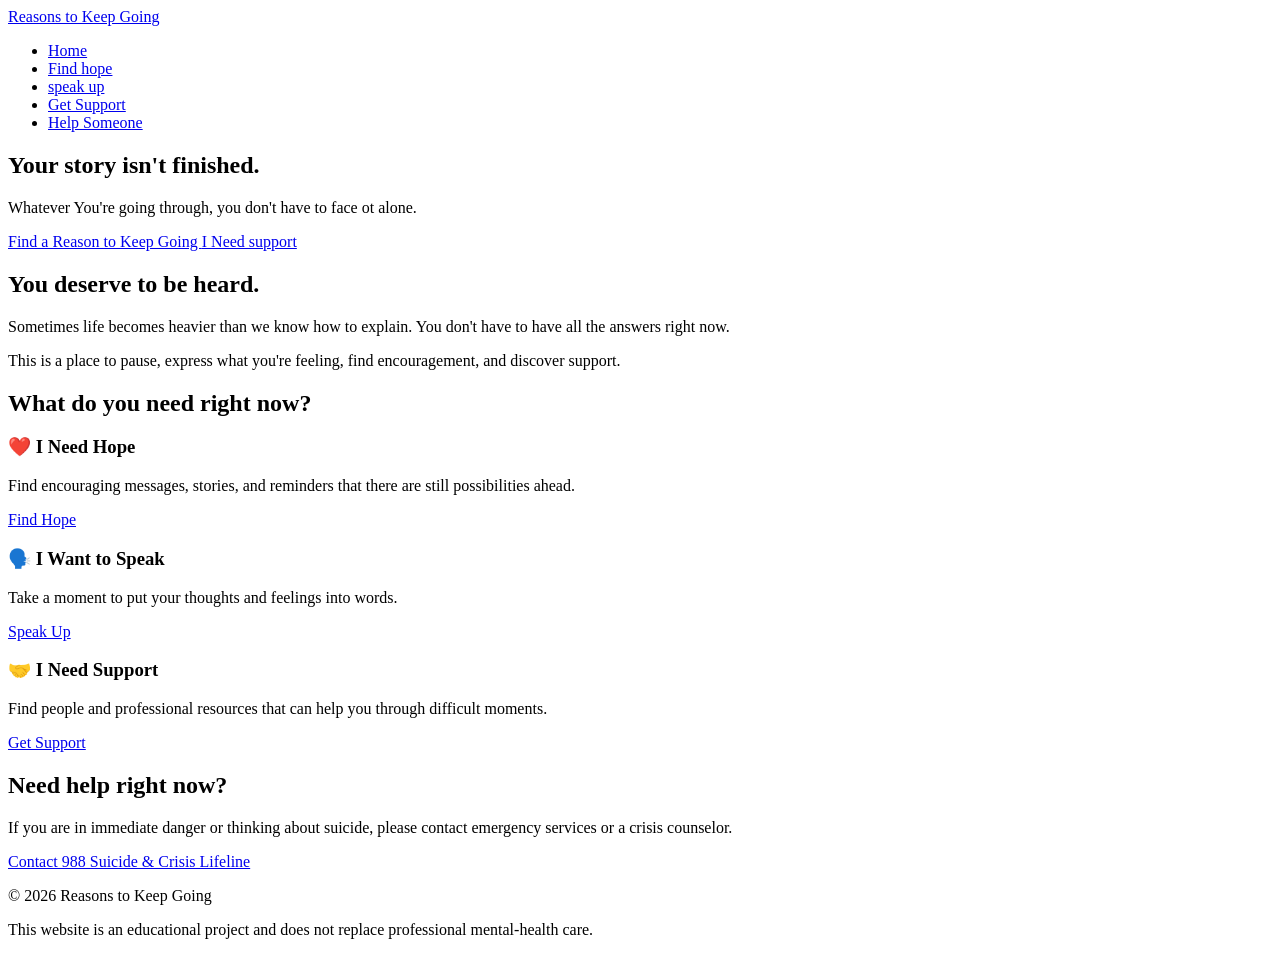
==== index.html @ f1684908 "I removed a file called Reason to keep Going so it makes it easier to access on Github." ====
<!DOCTYPE html>
<html lang="en">

<head>
    <!----Tells the browser what type of charcaters the website uses-->
    <meta charset="UTF-8">

    <!---Makes the website work properly on phones and tablets-->
    <meta name="viewport" content="width=device-width, intial-scale=1.0">

    <!---This appears in the brower tab--->
    <title>Reasons to Keep Going</title>

    <!---Connects out HTML file to our CSS file-->
    <link rel="stylesheet" href="css/style.css">

</head>

<body>
    <!--==========================
        NAVIGATION BAR
        ===========================-->
    <header>
        <nav>
            <!---Website logo/name-->
            <a href="index.html" class="logo">
                Reasons to Keep Going
            </a>
            <!----Navigation links-->
            <ul>
                <li>
                    <a href="index.html">Home</a>
                </li>
                <li>
                    <a href="hope.html">Find hope</a>
                </li>
                <li>
                    <a href="speak.html">speak up</a>
                </li>
                <li>
                    <a href="support.html">Get Support</a>
                </li>
                <li>
                    <a href="help-someone.html">Help Someone</a>
                </li>
            </ul>
        </nav>
    </header>

    <!-- ==========================
        MAIN HERO SECTION
        ========================= -->
    <main>

        <section class="hero">
            <div class="hero-content">
                <h1>
                    Your story isn't finished.
                </h1>
                <p>
                    Whatever You're going through, you don't have to face ot alone.
                </p>
                <div class="hero-buttons">
                    <a href="hope.html" class="button">
                        Find a Reason to Keep Going
                    </a>
                    <a href="support.html" class="button secondary">
                        I Need support
                    </a>
                </div>
            </div>
        </section>
        <!-- =========================
                INTRODUCTION
                ========================= -->

        <section class="introduction">

            <h2>
                You deserve to be heard.
            </h2>

            <p>
                Sometimes life becomes heavier than we know
                how to explain. You don't have to have all
                the answers right now.
            </p>

            <p>
                This is a place to pause, express what you're
                feeling, find encouragement, and discover
                support.
            </p>

        </section>


        <!-- =========================
            THREE MAIN OPTIONS
            ========================= -->

        <section class="options">

            <h2>
                What do you need right now?
            </h2>


            <!-- Hope Card -->

            <div class="option-card">

                <h3>
                    ❤️ I Need Hope
                </h3>

                <p>
                    Find encouraging messages, stories,
                    and reminders that there are still
                    possibilities ahead.
                </p>

                <a href="hope.html">
                    Find Hope
                </a>

            </div>


            <!-- Speak Card -->

            <div class="option-card">

                <h3>
                    🗣️ I Want to Speak
                </h3>

                <p>
                    Take a moment to put your thoughts
                    and feelings into words.
                </p>

                <a href="speak.html">
                    Speak Up
                </a>

            </div>


            <!-- Support Card -->

            <div class="option-card">

                <h3>
                    🤝 I Need Support
                </h3>

                <p>
                    Find people and professional resources
                    that can help you through difficult moments.
                </p>

                <a href="support.html">
                    Get Support
                </a>

            </div>

        </section>


        <!-- =========================
            EMERGENCY SUPPORT
            ========================= -->

        <section class="crisis-section">

            <h2>
                Need help right now?
            </h2>

            <p>
                If you are in immediate danger or thinking
                about suicide, please contact emergency
                services or a crisis counselor.
            </p>

            <a href="https://988lifeline.org/get-help/" target="_blank">
                Contact 988 Suicide & Crisis Lifeline
            </a>

        </section>
    </main>

    <!-- =========================
        FOOTER
        ========================= -->

    <footer>

        <p>
            © 2026 Reasons to Keep Going
        </p>

        <p>
            This website is an educational project and
            does not replace professional mental-health care.
        </p>

    </footer>

</body>

</html>
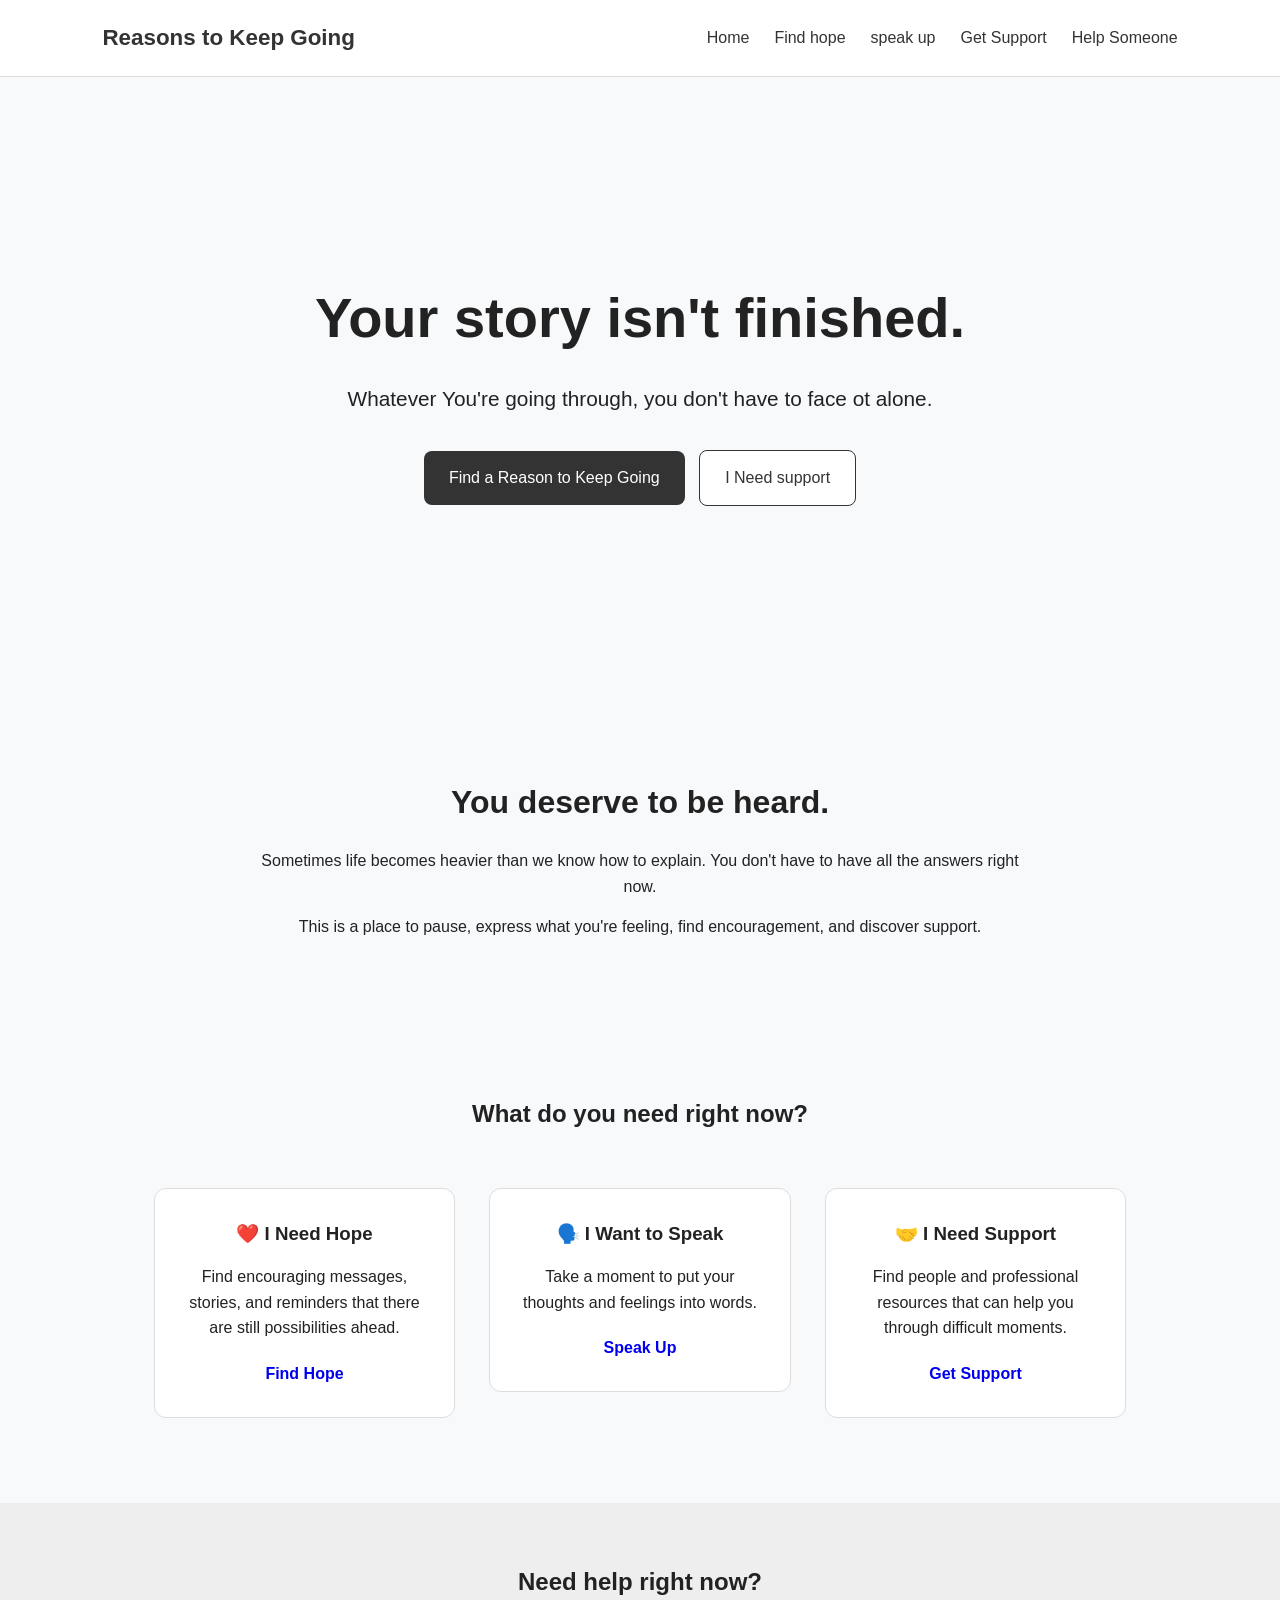
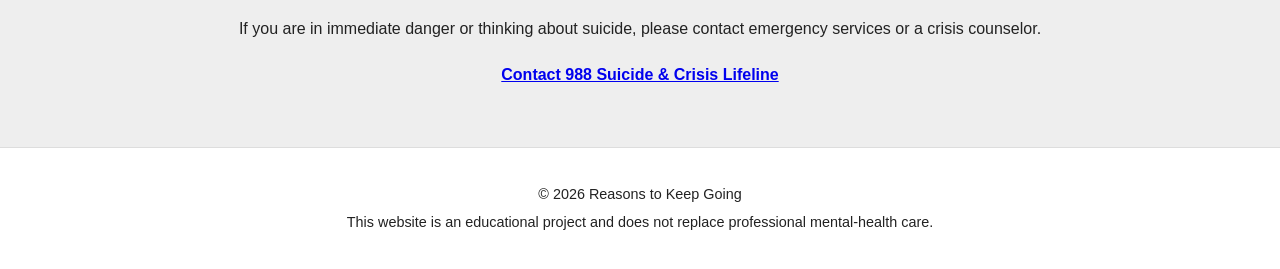
==== commit ff2ed62d: "I corrected a mistake with the css path." ====
--- a/index.html
+++ b/index.html
@@ -12,7 +12,7 @@
     <title>Reasons to Keep Going</title>
 
     <!---Connects out HTML file to our CSS file-->
-    <link rel="stylesheet" href="css/style.css">
+    <link rel="stylesheet" href="style.css">
 
 </head>
 
--- a/style.css
+++ b/style.css
@@ -0,0 +1,309 @@
+/* =========================
+   GENERAL PAGE SETTINGS
+   ========================= */
+
+* {
+    box-sizing: border-box;
+    margin: 0;
+    padding: 0;
+}
+
+body {
+    font-family: Arial, sans-serif;
+    line-height: 1.6;
+    background-color: #f8f9fb;
+    color: #222;
+}
+
+
+/* =========================
+   NAVIGATION
+   ========================= */
+
+header {
+    background-color: white;
+    padding: 20px 8%;
+    border-bottom: 1px solid #ddd;
+}
+
+nav {
+    display: flex;
+    justify-content: space-between;
+    align-items: center;
+}
+
+.logo {
+    font-size: 1.4rem;
+    font-weight: bold;
+    text-decoration: none;
+    color: #333;
+}
+
+nav ul {
+    display: flex;
+    list-style: none;
+    gap: 25px;
+}
+
+nav ul a {
+    text-decoration: none;
+    color: #333;
+}
+
+
+/* =========================
+   HERO SECTION
+   ========================= */
+
+.hero {
+    min-height: 70vh;
+    display: flex;
+    justify-content: center;
+    align-items: center;
+    text-align: center;
+    padding: 60px 20px;
+}
+
+.hero-content {
+    max-width: 800px;
+}
+
+.hero h1 {
+    font-size: 3.5rem;
+    margin-bottom: 20px;
+}
+
+.hero p {
+    font-size: 1.3rem;
+    margin-bottom: 30px;
+}
+
+
+/* =========================
+   BUTTONS
+   ========================= */
+
+.button {
+    display: inline-block;
+    padding: 14px 25px;
+    margin: 5px;
+    text-decoration: none;
+    border-radius: 8px;
+    background-color: #333;
+    color: white;
+}
+
+.button.secondary {
+    background-color: white;
+    color: #333;
+    border: 1px solid #333;
+}
+
+
+/* =========================
+   INTRODUCTION
+   ========================= */
+
+.introduction {
+    max-width: 800px;
+    margin: auto;
+    padding: 70px 20px;
+    text-align: center;
+}
+
+.introduction h2 {
+    font-size: 2rem;
+    margin-bottom: 20px;
+}
+
+.introduction p {
+    margin-bottom: 15px;
+}
+
+
+/* =========================
+   OPTIONS
+   ========================= */
+
+.options {
+    padding: 70px 8%;
+    text-align: center;
+}
+
+.options h2 {
+    margin-bottom: 40px;
+}
+
+.option-card {
+    background-color: white;
+    padding: 30px;
+    margin: 15px;
+    display: inline-block;
+    width: 28%;
+    min-width: 250px;
+    vertical-align: top;
+    border-radius: 12px;
+    border: 1px solid #ddd;
+}
+
+.option-card h3 {
+    margin-bottom: 15px;
+}
+
+.option-card p {
+    margin-bottom: 20px;
+}
+
+.option-card a {
+    text-decoration: none;
+    font-weight: bold;
+}
+
+
+/* =========================
+   CRISIS SUPPORT
+   ========================= */
+
+.crisis-section {
+    padding: 60px 20px;
+    text-align: center;
+    background-color: #eee;
+}
+
+.crisis-section h2 {
+    margin-bottom: 15px;
+}
+
+.crisis-section p {
+    margin-bottom: 20px;
+}
+
+.crisis-section a {
+    font-weight: bold;
+}
+
+
+/* =========================
+   FOOTER
+   ========================= */
+
+footer {
+    padding: 30px;
+    text-align: center;
+    background-color: white;
+    border-top: 1px solid #ddd;
+}
+
+footer p {
+    margin: 5px;
+    font-size: 0.9rem;
+}
+
+/* =========================
+   FIND HOPE PAGE
+   ========================= */
+
+.hope-introduction {
+    max-width: 800px;
+    margin: auto;
+    padding: 80px 20px 50px;
+    text-align: center;
+}
+
+.hope-introduction h1 {
+    font-size: 3rem;
+    margin-bottom: 20px;
+}
+
+.hope-introduction p {
+    font-size: 1.2rem;
+}
+
+
+/* =========================
+   REASONS
+   ========================= */
+
+.reasons {
+    padding: 50px 8%;
+    text-align: center;
+}
+
+.reasons h2 {
+    font-size: 2rem;
+    margin-bottom: 40px;
+}
+
+
+/* Individual reason cards */
+
+.reason-card {
+    display: inline-block;
+    vertical-align: top;
+
+    width: 30%;
+    min-width: 260px;
+
+    margin: 15px;
+    padding: 30px;
+
+    background-color: white;
+
+    border: 1px solid #ddd;
+    border-radius: 12px;
+
+    text-align: left;
+}
+
+
+/* Reason card heading */
+
+.reason-card h3 {
+    margin-bottom: 15px;
+}
+
+
+/* Reason card paragraph */
+
+.reason-card p {
+    line-height: 1.7;
+}
+
+
+/* =========================
+   HOPE ACTION
+   ========================= */
+
+.hope-action {
+    padding: 70px 20px;
+    text-align: center;
+}
+
+.hope-action h2 {
+    margin-bottom: 15px;
+}
+
+.hope-action p {
+    max-width: 650px;
+    margin: 0 auto 25px;
+}
+
+
+/* =========================
+   SUPPORT SECTION
+   ========================= */
+
+.hope-support {
+    padding: 70px 20px;
+    text-align: center;
+    background-color: #eee;
+}
+
+.hope-support h2 {
+    margin-bottom: 15px;
+}
+
+.hope-support p {
+    max-width: 650px;
+    margin: 0 auto 25px;
+}
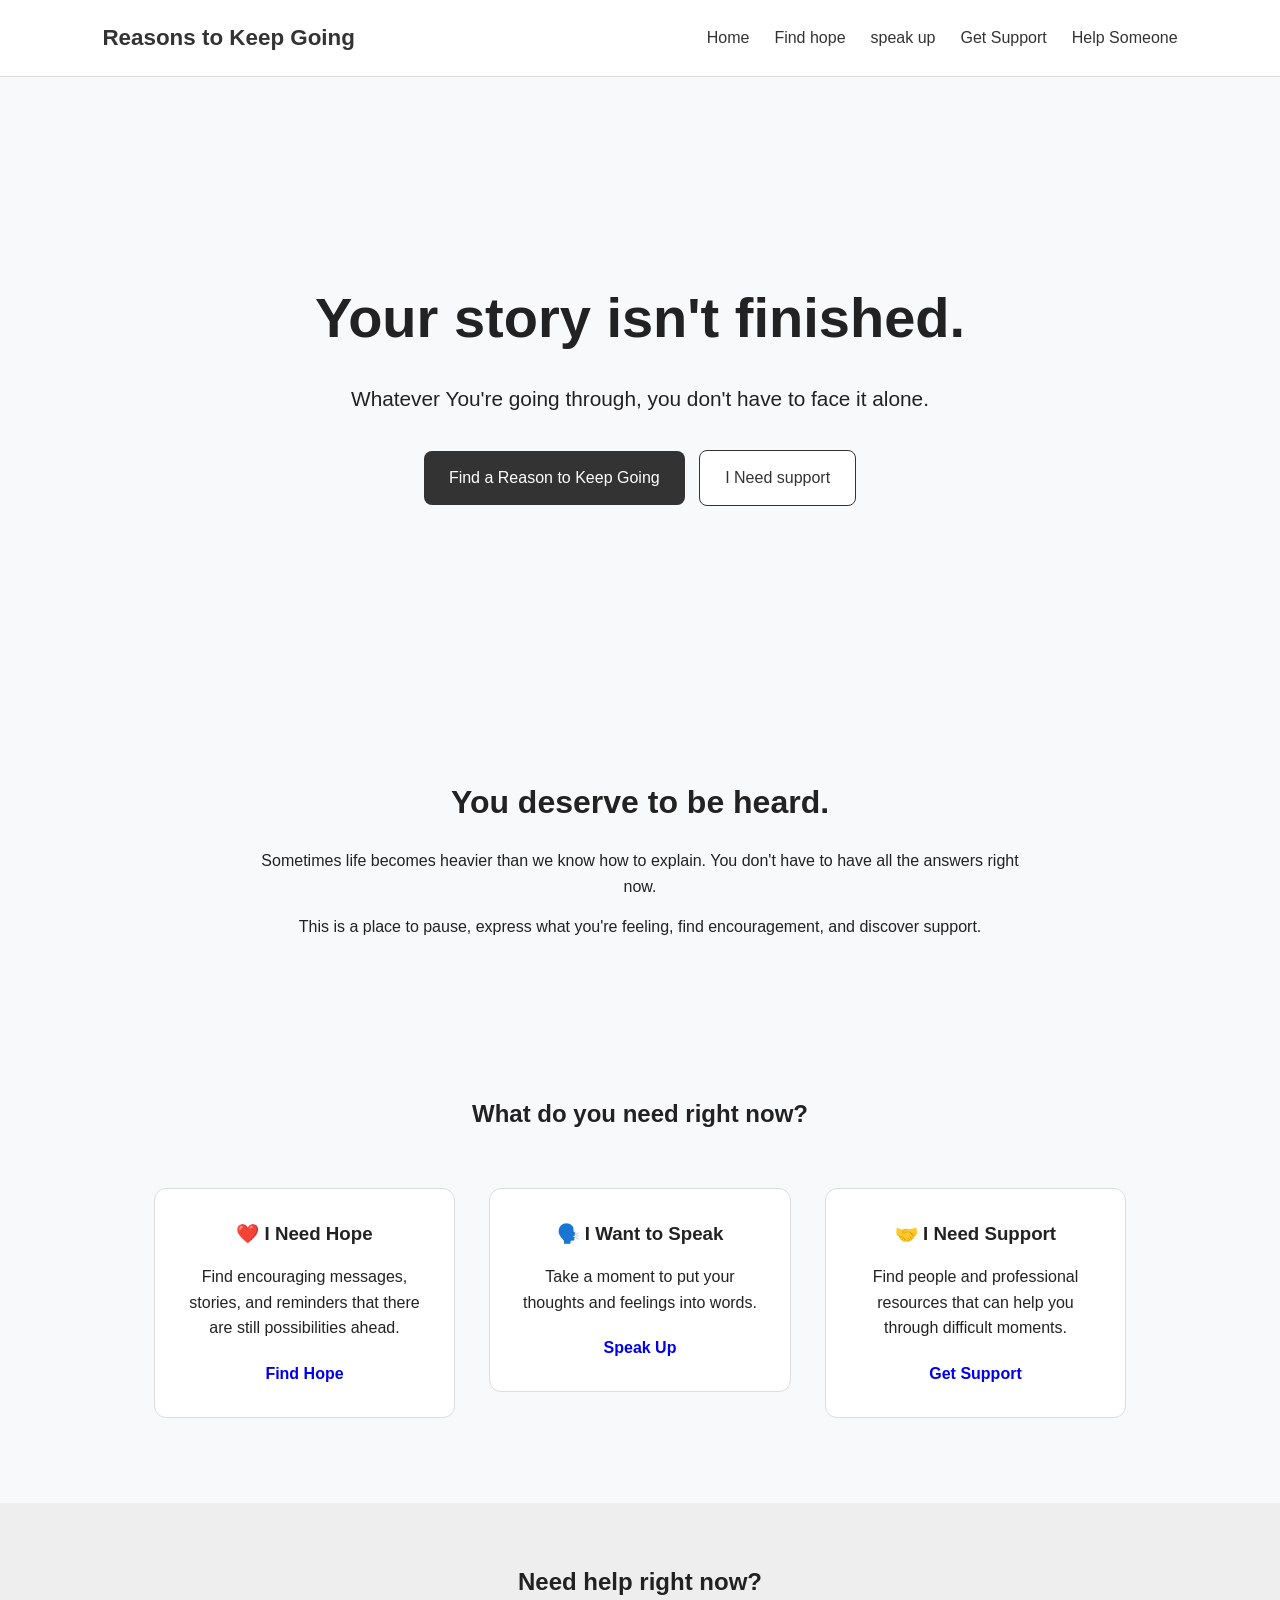
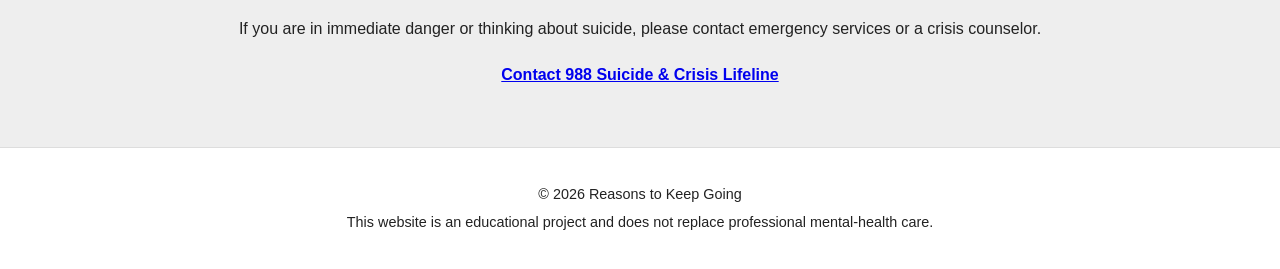
==== commit efcd6731: "Found a misspelling in my writing on the website." ====
--- a/index.html
+++ b/index.html
@@ -58,7 +58,7 @@
                     Your story isn't finished.
                 </h1>
                 <p>
-                    Whatever You're going through, you don't have to face ot alone.
+                    Whatever You're going through, you don't have to face it alone.
                 </p>
                 <div class="hero-buttons">
                     <a href="hope.html" class="button">
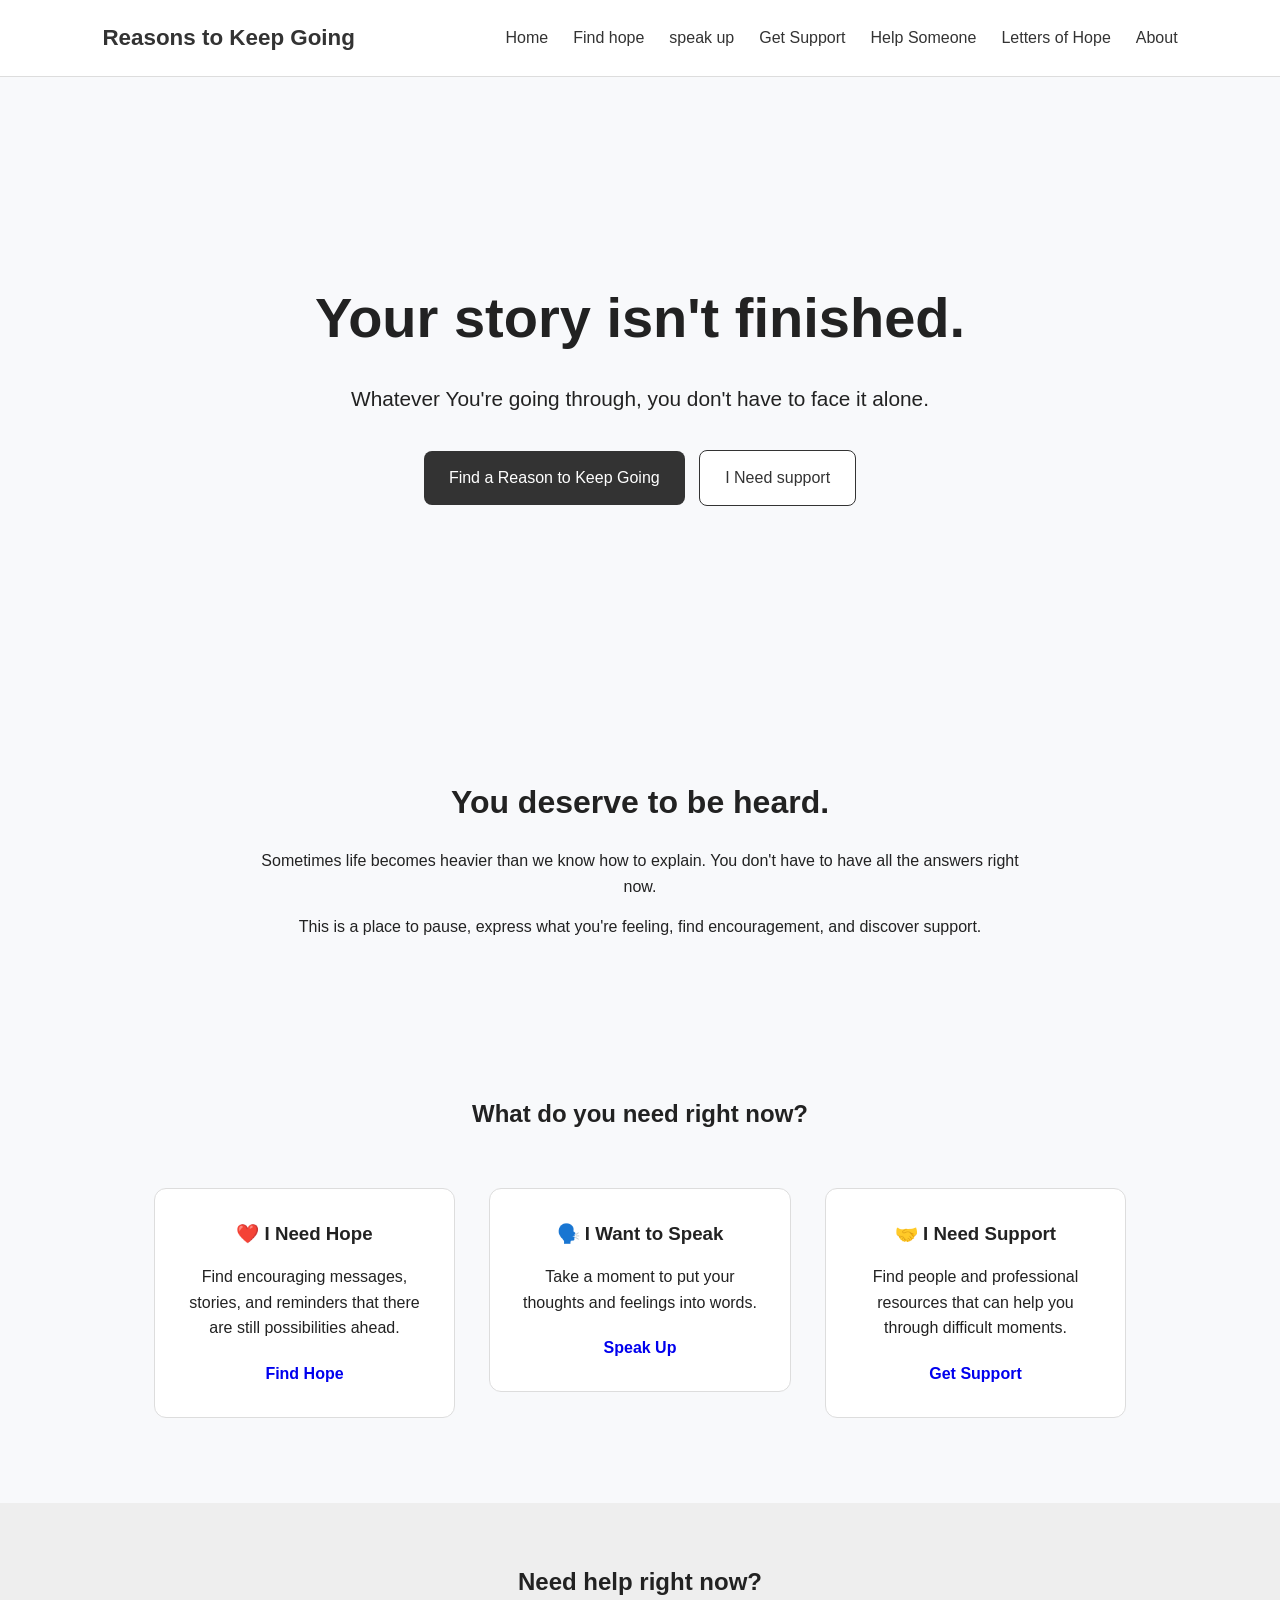
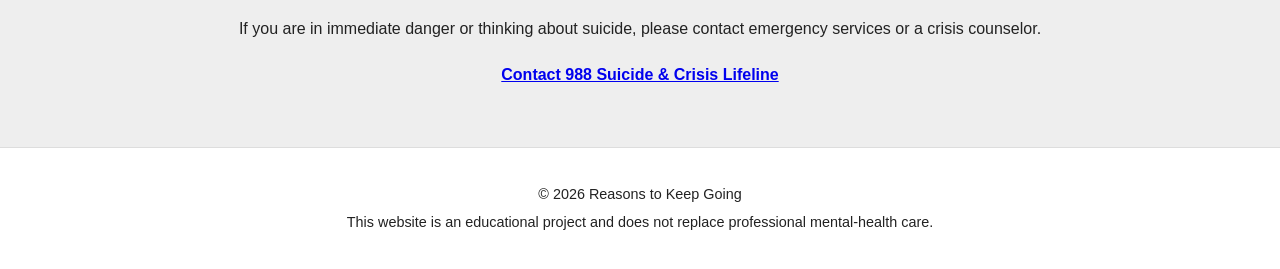
==== commit b3c3fe6a: "I created the letters.html file and everything relating to the letter file, I also started working o" ====
--- a/index.html
+++ b/index.html
@@ -43,6 +43,11 @@
                 <li>
                     <a href="help-someone.html">Help Someone</a>
                 </li>
+                <li>
+                    <a href="letters.html">Letters of Hope</a>
+                </li>
+
+                <li><a href="about.html" class="active">About</a></li>
             </ul>
         </nav>
     </header>
--- a/style.css
+++ b/style.css
@@ -306,4 +306,636 @@
 .hope-support p {
     max-width: 650px;
     margin: 0 auto 25px;
-}+}
+
+/* =========================
+   SPEAK UP PAGE
+   ========================= */
+
+.speak-introduction {
+    max-width: 800px;
+    margin: auto;
+    padding: 80px 20px 40px;
+    text-align: center;
+}
+
+.speak-introduction h1 {
+    font-size: 3rem;
+    margin-bottom: 20px;
+}
+
+.speak-introduction p {
+    font-size: 1.2rem;
+}
+
+.reflection-section {
+    max-width: 900px;
+    margin: auto;
+    padding: 40px 20px 70px;
+}
+
+.reflection-section h2 {
+    margin-bottom: 15px;
+    text-align: center;
+}
+
+.reflection-section > p {
+    margin-bottom: 30px;
+    text-align: center;
+}
+
+.prompt-list {
+    display: flex;
+    flex-wrap: wrap;
+    justify-content: center;
+    gap: 12px;
+    margin-bottom: 35px;
+}
+
+.prompt-button {
+    padding: 14px 18px;
+    background-color: white;
+    border: 1px solid #ccc;
+    border-radius: 10px;
+    font: inherit;
+    cursor: pointer;
+}
+
+.prompt-button:hover,
+.prompt-button:focus-visible {
+    border-color: #555;
+    background-color: #f0f0f0;
+}
+
+.reflection-box {
+    padding: 30px;
+    background-color: white;
+    border: 1px solid #ddd;
+    border-radius: 12px;
+}
+
+.reflection-box label {
+    display: block;
+    font-size: 1.2rem;
+    font-weight: bold;
+    margin-bottom: 8px;
+}
+
+#privacy-note {
+    margin-bottom: 15px;
+    font-size: 0.9rem;
+    color: #555;
+}
+
+#reflection {
+    display: block;
+    width: 100%;
+    padding: 15px;
+    font: inherit;
+    line-height: 1.6;
+    border: 1px solid #bbb;
+    border-radius: 8px;
+    resize: vertical;
+}
+
+#reflection:focus-visible {
+    outline: 2px solid #333;
+    outline-offset: 2px;
+}
+
+.reflection-actions {
+    margin-top: 15px;
+}
+
+#reflection-status {
+    margin-top: 12px;
+    font-size: 0.9rem;
+}
+
+.speak-next {
+    padding: 65px 20px;
+    text-align: center;
+    background-color: #eee;
+}
+
+.speak-next h2 {
+    margin-bottom: 15px;
+}
+
+.speak-next p {
+    max-width: 650px;
+    margin: 0 auto 25px;
+}
+
+@media (max-width: 700px) {
+    nav {
+        flex-direction: column;
+        gap: 15px;
+    }
+
+    nav ul {
+        flex-wrap: wrap;
+        justify-content: center;
+        gap: 12px;
+    }
+
+    .speak-introduction h1 {
+        font-size: 2.2rem;
+    }
+
+    .reflection-box {
+        padding: 20px;
+    }
+}
+
+
+
+/* =========================
+   GET SUPPORT PAGE
+   ========================= */
+
+.support-introduction {
+    max-width: 850px;
+    margin: auto;
+    padding: 80px 20px 50px;
+    text-align: center;
+}
+
+.support-introduction h1 {
+    font-size: 2.8rem;
+    margin-bottom: 20px;
+}
+
+.support-introduction p {
+    font-size: 1.15rem;
+    line-height: 1.7;
+}
+
+.support-options {
+    max-width: 1100px;
+    margin: auto;
+    padding: 40px 20px 70px;
+}
+
+.support-options > h2 {
+    text-align: center;
+    margin-bottom: 30px;
+}
+
+.support-grid {
+    display: grid;
+    grid-template-columns: repeat(3, minmax(0, 1fr));
+    gap: 24px;
+}
+
+.support-card {
+    padding: 25px;
+    border: 1px solid #ddd;
+    border-radius: 12px;
+    background-color: white;
+    line-height: 1.7;
+}
+
+.support-card h3 {
+    margin-bottom: 15px;
+}
+
+.support-card a {
+    display: inline-block;
+    margin-top: 10px;
+}
+
+.support-reminder {
+    padding: 60px 20px;
+    text-align: center;
+    background-color: #eee;
+}
+
+.support-reminder h2 {
+    margin-bottom: 15px;
+}
+
+.support-reminder p {
+    max-width: 650px;
+    margin: 0 auto 25px;
+    line-height: 1.7;
+}
+
+@media (max-width: 800px) {
+    .support-grid {
+        grid-template-columns: 1fr;
+    }
+
+    .support-introduction h1 {
+        font-size: 2.2rem;
+    }
+}
+
+
+/* =========================
+   INTERACTIVE SUPPORT CHECK-IN
+   ========================= */
+
+.support-checkin {
+    max-width: 750px;
+    margin: 40px auto;
+    padding: 30px;
+    border: 1px solid #ddd;
+    border-radius: 12px;
+    background-color: white;
+}
+
+.support-checkin h2 {
+    margin-bottom: 15px;
+}
+
+.support-checkin p {
+    line-height: 1.7;
+}
+
+.support-checkin label {
+    display: block;
+    margin: 20px 0 8px;
+    font-weight: bold;
+}
+
+#support-choice {
+    display: block;
+    width: 100%;
+    padding: 12px;
+    margin-bottom: 18px;
+    font: inherit;
+    border: 1px solid #bbb;
+    border-radius: 8px;
+    background-color: white;
+}
+
+#support-checkin-button {
+    cursor: pointer;
+    font: inherit;
+}
+
+#support-feedback {
+    margin-top: 20px;
+    padding: 15px;
+    border-radius: 8px;
+    line-height: 1.7;
+    overflow-wrap: anywhere;
+}
+
+#support-feedback:empty {
+    display: none;
+}
+
+#support-feedback:not(:empty) {
+    background-color: #f0f0f0;
+}
+
+#support-feedback a {
+    display: inline-block;
+    margin-top: 8px;
+}
+
+@media (max-width: 700px) {
+    .support-checkin {
+        margin: 25px 15px;
+        padding: 20px;
+    }
+}
+
+
+
+/* =========================
+   HELP SOMEONE PAGE
+   ========================= */
+
+.help-hero {
+    max-width: 850px;
+    margin: auto;
+    padding: 80px 20px 60px;
+    text-align: center;
+}
+
+.help-hero h1 {
+    font-size: 2.8rem;
+    margin-bottom: 20px;
+}
+
+.help-hero p {
+    font-size: 1.15rem;
+    line-height: 1.8;
+    margin-bottom: 25px;
+}
+
+.help-section {
+    max-width: 1100px;
+    margin: auto;
+    padding: 45px 20px 70px;
+}
+
+.help-section > h2,
+.warning-section h2 {
+    text-align: center;
+    margin-bottom: 30px;
+}
+
+.help-grid {
+    display: grid;
+    grid-template-columns: repeat(2, minmax(0, 1fr));
+    gap: 22px;
+}
+
+.help-card {
+    padding: 25px;
+    border: 1px solid #ddd;
+    border-radius: 12px;
+    background-color: white;
+}
+
+.help-card h3 {
+    margin-bottom: 12px;
+}
+
+.help-card p,
+.warning-section p,
+.help-closing p {
+    line-height: 1.8;
+}
+
+.help-source {
+    margin-top: 25px;
+    text-align: center;
+    line-height: 1.7;
+}
+
+.warning-section {
+    padding: 55px 20px;
+    background-color: #f1eeee;
+}
+
+.warning-section > p {
+    max-width: 800px;
+    margin: 0 auto 18px;
+}
+
+.warning-section .button {
+    display: table;
+    margin: 25px auto 0;
+}
+
+.help-closing {
+    padding: 60px 20px;
+    text-align: center;
+}
+
+.help-closing h2 {
+    margin-bottom: 15px;
+}
+
+.help-closing p {
+    max-width: 700px;
+    margin: 0 auto 25px;
+}
+
+@media (max-width: 700px) {
+    .help-hero h1 {
+        font-size: 2.2rem;
+    }
+
+    .help-grid {
+        grid-template-columns: 1fr;
+    }
+}
+
+
+
+/* =========================
+   LETTERS OF HOPE
+   ========================= */
+
+.letters-hero {
+    max-width: 850px;
+    margin: auto;
+    padding: 75px 20px 55px;
+    text-align: center;
+}
+
+.letters-hero h1 {
+    font-size: 2.8rem;
+    margin-bottom: 18px;
+}
+
+.letters-hero p {
+    line-height: 1.8;
+    margin-bottom: 25px;
+}
+
+.letter-library,
+.write-letter {
+    max-width: 1050px;
+    margin: auto;
+    padding: 45px 20px 65px;
+}
+
+.letter-library h2,
+.write-letter h2 {
+    margin-bottom: 15px;
+}
+
+.letter-library > p,
+.write-letter > p {
+    line-height: 1.7;
+    margin-bottom: 24px;
+}
+
+.letter-library label,
+.write-letter label {
+    display: block;
+    font-weight: bold;
+    margin: 18px 0 8px;
+}
+
+#letter-filter,
+#letter-theme,
+#letter-title,
+#letter-message {
+    width: 100%;
+    padding: 12px;
+    font: inherit;
+    border: 1px solid #bbb;
+    border-radius: 8px;
+}
+
+#letter-filter {
+    max-width: 350px;
+    margin-bottom: 25px;
+    background-color: white;
+}
+
+.letter-grid {
+    display: grid;
+    grid-template-columns: repeat(2, minmax(0, 1fr));
+    gap: 22px;
+}
+
+.letter-card,
+.letter-preview {
+    padding: 25px;
+    border: 1px solid #ddd;
+    border-radius: 12px;
+    background-color: white;
+    line-height: 1.8;
+    overflow-wrap: anywhere;
+}
+
+.letter-card h3 {
+    margin: 10px 0;
+}
+
+.letter-theme {
+    font-size: 0.9rem;
+    font-weight: bold;
+    color: #555;
+}
+
+.letter-signature {
+    margin-top: 20px;
+    font-style: italic;
+}
+
+.write-letter form {
+    display: grid;
+    gap: 10px;
+}
+
+.write-letter form label {
+    margin-bottom: 0;
+}
+
+#letter-message {
+    resize: vertical;
+}
+
+.letter-privacy {
+    font-size: 0.9rem;
+    line-height: 1.7;
+}
+
+.write-letter form button {
+    justify-self: start;
+    cursor: pointer;
+    font: inherit;
+}
+
+.letter-preview {
+    margin-top: 30px;
+}
+
+.letter-preview h3,
+.letter-preview h4 {
+    margin: 12px 0;
+}
+
+.letters-safety {
+    padding: 55px 20px;
+    text-align: center;
+    background-color: #eee;
+}
+
+.letters-safety p {
+    max-width: 750px;
+    margin: 20px auto;
+    line-height: 1.8;
+}
+
+@media (max-width: 700px) {
+    .letters-hero h1 {
+        font-size: 2.2rem;
+    }
+
+    .letter-grid {
+        grid-template-columns: 1fr;
+    }
+
+    .write-letter form button {
+        width: 100%;
+    }
+}
+
+
+
+/* About page */
+
+.page-hero {
+    padding: 70px 8%;
+    text-align: center;
+}
+
+.page-hero h1 {
+    max-width: 850px;
+    margin: 15px auto;
+}
+
+.page-hero > p:last-child {
+    max-width: 700px;
+    margin: 0 auto;
+    line-height: 1.8;
+}
+
+.eyebrow {
+    text-transform: uppercase;
+    letter-spacing: 2px;
+    font-weight: bold;
+}
+
+.content-section {
+    max-width: 1100px;
+    margin: 0 auto;
+    padding: 35px 8%;
+}
+
+.content-section h2 {
+    margin-bottom: 16px;
+}
+
+.content-section p {
+    line-height: 1.8;
+    margin-bottom: 16px;
+}
+
+.feature-grid {
+    display: grid;
+    grid-template-columns: repeat(2, minmax(0, 1fr));
+    gap: 20px;
+    margin-top: 24px;
+}
+
+.feature-card {
+    padding: 24px;
+    border: 1px solid #ddd;
+    border-radius: 12px;
+}
+
+.feature-card h3 {
+    margin-bottom: 12px;
+}
+
+.feature-card a {
+    display: inline-block;
+    margin-top: 8px;
+    font-weight: bold;
+}
+
+@media (max-width: 700px) {
+    .feature-grid {
+        grid-template-columns: 1fr;
+    }
+
+    .page-hero {
+        padding: 45px 6%;
+    }
+
+    .content-section {
+        padding: 25px 6%;
+    }
+}
